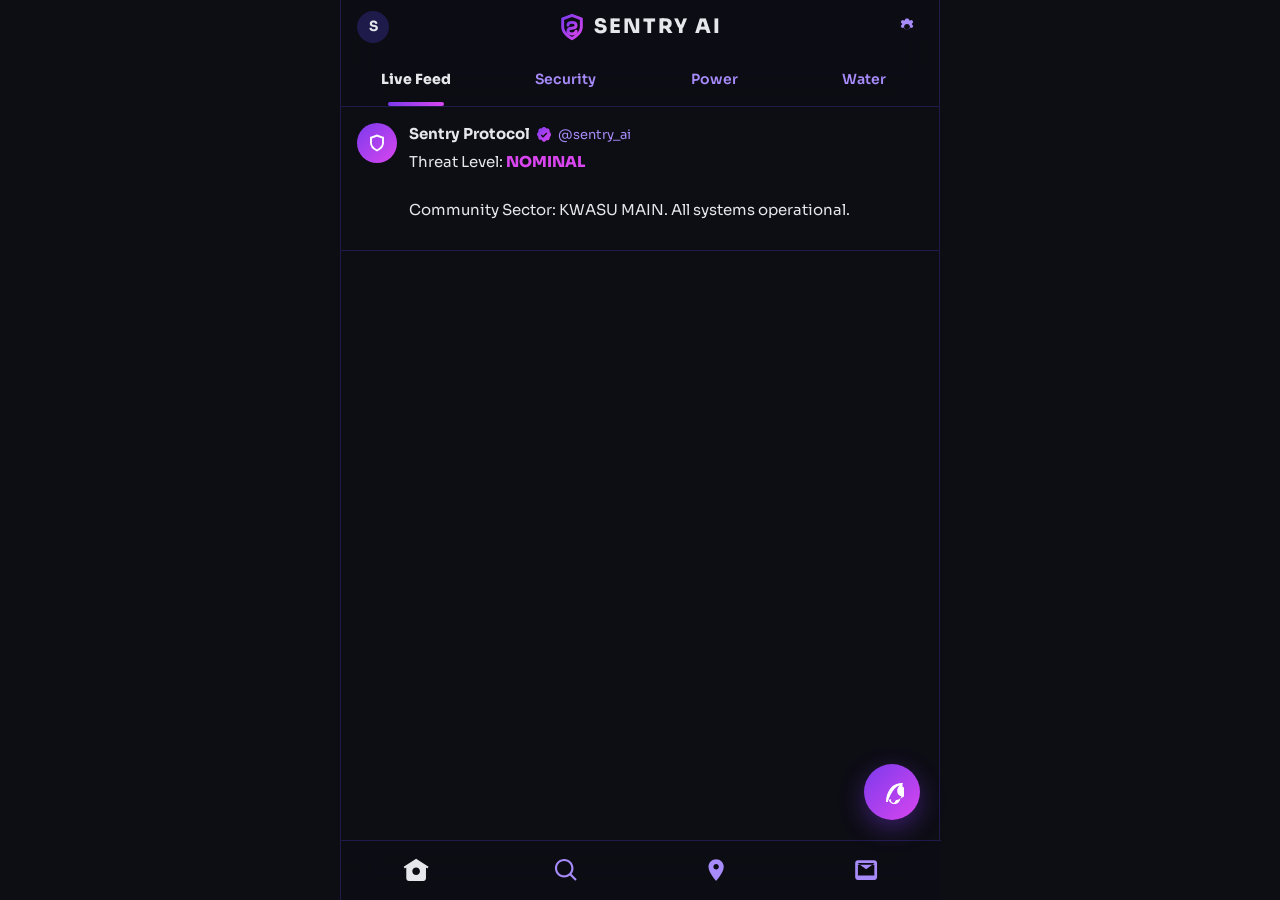
==== templates/index.html @ 3c5afdca "UI Fix: Remove 'Live System' text from pinned post" ====
<!DOCTYPE html>
<html lang="en">
<head>
<meta charset="UTF-8">
<meta name="viewport" content="width=device-width, initial-scale=1.0, maximum-scale=1.0, user-scalable=no">
<meta name="theme-color" content="#0D0D14">
<title>Sentry — AI Intelligence Hub</title>
<style>
  @import url('https://fonts.googleapis.com/css2?family=Sora:wght@400;500;600;700;800&display=swap');

  :root {
    color-scheme: dark;
    --bg-base: #0D0D14;
    --surface: #1E1B4B;
    --surface-hover: rgba(124, 58, 237, 0.15);
    --divider: #1E1B4B;
    --text: #E5E7EB;
    --text-muted: #A78BFA;
    
    /* Brand color */
    --brand: #7C3AED;
    --brand-hover: #D946EF;
    
    /* Semantic Colors */
    --teal: #00BA7C;
    --security: #F91880;
    --power: #FFD400;
    --water: #1D9BF0;
    --transport: #7856FF;
    --sanitation: #00BA7C;
    --road_conditions: #FF7A00;
  }

  * { 
    box-sizing: border-box; margin: 0; padding: 0; 
    -webkit-tap-highlight-color: transparent;
  }

  body {
    background-color: var(--bg-base);
    font-family: 'Sora', sans-serif;
    color: var(--text);
    min-height: 100vh;
    display: flex;
    justify-content: center;
    line-height: 1.5;
    overscroll-behavior-y: none;
  }

  /* Main App Container */
  .app-container {
    width: 100%;
    max-width: 600px;
    min-height: 100vh;
    border-left: 1px solid var(--divider);
    border-right: 1px solid var(--divider);
    position: relative;
    display: flex;
    flex-direction: column;
  }
  
  @media (max-width: 600px) {
    .app-container {
      border-left: none;
      border-right: none;
    }
  }

  /* Top Header (Sticky) */
  .top-header {
    position: sticky;
    top: 0;
    z-index: 50;
    background: rgba(13, 13, 20, 0.75);
    backdrop-filter: blur(16px);
    border-bottom: 1px solid var(--divider);
  }

  .header-top-row {
    display: flex;
    align-items: center;
    justify-content: space-between;
    padding: 12px 16px;
    height: 53px;
  }

  .header-avatar {
    width: 32px;
    height: 32px;
    border-radius: 50%;
    background: var(--divider);
    display: flex;
    align-items: center;
    justify-content: center;
    font-weight: 700;
    font-size: 14px;
    cursor: pointer;
  }

  .header-logo {
    font-weight: 800;
    font-size: 20px;
    letter-spacing: 0.1em;
    display: flex;
    align-items: center;
    gap: 8px;
    text-transform: uppercase;
  }
  .header-logo svg {
    width: 28px;
    height: 28px;
  }

  .header-settings {
    width: 32px;
    height: 32px;
    display: flex;
    align-items: center;
    justify-content: center;
    cursor: pointer;
  }

  /* Tabs Bar */
  .tabs-bar {
    display: flex;
    width: 100%;
    overflow-x: auto;
    scrollbar-width: none;
  }
  .tabs-bar::-webkit-scrollbar { display: none; }
  
  .tab-item {
    flex: 1;
    min-width: fit-content;
    display: flex;
    align-items: center;
    justify-content: center;
    padding: 0 16px;
    height: 53px;
    cursor: pointer;
    transition: background 0.2s;
    font-weight: 600;
    color: var(--text-muted);
    position: relative;
    font-size: 14px;
  }
  .tab-item:hover {
    background: var(--surface-hover);
  }
  .tab-item.active {
    font-weight: 800;
    color: var(--text);
  }
  .tab-item.active::after {
    content: '';
    position: absolute;
    bottom: 0;
    left: 50%;
    transform: translateX(-50%);
    width: 56px;
    height: 4px;
    background: linear-gradient(90deg, var(--brand), var(--brand-hover));
    border-radius: 9999px;
  }

  /* Screen Container */
  .screen-container {
    flex: 1;
    padding-bottom: 70px; /* Space for bottom nav */
  }

  .view-screen {
    display: none;
    flex-direction: column;
    width: 100%;
  }
  .view-screen.active {
    display: flex;
  }

  /* Emergency Banner */
  .emergency-banner {
    background: linear-gradient(90deg, var(--security), #C8005A);
    color: #fff;
    padding: 10px 16px;
    font-size: 13px;
    display: none;
    align-items: center;
    justify-content: space-between;
    font-weight: 800;
    letter-spacing: 0.05em;
  }

  /* Post Component (Timeline) */
  .post {
    padding: 16px;
    border-bottom: 1px solid var(--divider);
    display: flex;
    gap: 12px;
    transition: background 0.2s;
    cursor: pointer;
  }
  .post:hover { background: var(--surface-hover); }
  
  .post-avatar {
    width: 40px;
    height: 40px;
    border-radius: 50%;
    background: var(--surface);
    display: flex;
    align-items: center;
    justify-content: center;
    font-weight: 700;
    font-size: 15px;
    color: var(--text);
    flex-shrink: 0;
    border: 1px solid var(--brand);
  }
  
  .post-content { flex: 1; min-width: 0; }
  
  .post-header {
    display: flex;
    align-items: center;
    gap: 6px;
    margin-bottom: 4px;
  }
  .post-name { font-size: 15px; font-weight: 700; color: var(--text); white-space: nowrap; overflow: hidden; text-overflow: ellipsis; }
  .post-handle, .post-time { font-size: 13px; color: var(--text-muted); }
  .verified-badge { width: 16px; height: 16px; color: var(--brand); }
  
  .post-text { font-size: 15px; line-height: 1.6; color: var(--text); margin-bottom: 12px; word-break: break-word; white-space: pre-wrap; }
  
  /* Sentry AI Embedded Box */
  .ai-quote {
    border: 1px solid var(--divider);
    border-radius: 16px;
    padding: 16px;
    margin-bottom: 12px;
    display: flex;
    gap: 12px;
    background: linear-gradient(135deg, rgba(124, 58, 237, 0.05), transparent);
  }
  .ai-quote-avatar {
    width: 24px;
    height: 24px;
    border-radius: 50%;
    background: linear-gradient(135deg, var(--brand), var(--brand-hover));
    display: flex; align-items: center; justify-content: center;
    flex-shrink: 0;
  }
  .ai-quote-avatar svg { width: 14px; height: 14px; fill: none; stroke: #fff; stroke-width: 2; }
  .ai-quote-body { flex: 1; }
  .ai-quote-title { font-size: 14px; font-weight: 800; display: flex; align-items: center; gap: 4px; margin-bottom: 6px; letter-spacing: 0.02em; }
  .ai-quote-text { font-size: 14px; color: var(--text-muted); line-height: 1.5; }

  .post-actions {
    display: flex;
    justify-content: space-between;
    max-width: 425px;
    margin-top: 8px;
  }
  .action-btn {
    display: flex;
    align-items: center;
    gap: 6px;
    color: var(--text-muted);
    font-size: 13px;
    font-weight: 600;
    cursor: pointer;
    background: none;
    border: none;
    transition: color 0.2s;
    padding: 4px;
  }
  .action-btn:hover { color: var(--brand); }
  .action-btn svg { width: 18.75px; height: 18.75px; fill: currentColor; }
  .action-btn.green:hover { color: var(--teal); }
  .action-btn.red:hover { color: var(--security); }

  /* Floating Action Button (Compose) */
  .fab {
    position: fixed;
    bottom: 80px;
    right: 20px;
    width: 56px;
    height: 56px;
    border-radius: 50%;
    background: linear-gradient(135deg, var(--brand), var(--brand-hover));
    color: #fff;
    display: flex;
    align-items: center;
    justify-content: center;
    box-shadow: 0 8px 24px rgba(124, 58, 237, 0.4);
    cursor: pointer;
    transition: transform 0.2s, box-shadow 0.2s;
    z-index: 100;
    border: none;
  }
  .fab:hover { transform: scale(1.05); box-shadow: 0 12px 28px rgba(217, 70, 239, 0.5); }
  .fab svg { width: 24px; height: 24px; fill: currentColor; }

  @media (min-width: 600px) {
    .fab {
      right: calc(50% - 280px);
    }
  }

  /* Bottom Nav */
  .bottom-nav {
    position: fixed;
    bottom: 0;
    width: 100%;
    max-width: 600px;
    background: rgba(13, 13, 20, 0.9);
    backdrop-filter: blur(16px);
    border-top: 1px solid var(--divider);
    display: flex;
    justify-content: space-around;
    height: 60px;
    z-index: 50;
  }
  @media (max-width: 600px) {
    .bottom-nav { border-left: none; border-right: none; }
  }

  .nav-item {
    flex: 1;
    display: flex;
    align-items: center;
    justify-content: center;
    cursor: pointer;
    color: var(--text-muted);
    transition: color 0.2s;
  }
  .nav-item:hover { color: var(--brand); }
  .nav-item.active { color: var(--text); }
  .nav-item svg { width: 26.25px; height: 26.25px; fill: currentColor; stroke: none; }

  /* Map View Canvas */
  .map-wrapper {
    width: 100%;
    height: 400px;
    background: var(--surface);
    position: relative;
    border-bottom: 1px solid var(--divider);
    overflow: hidden;
  }
  .map-grid-bg {
    position: absolute;
    inset: 0;
    background-image: radial-gradient(var(--divider) 1px, transparent 1px);
    background-size: 30px 30px;
    opacity: 0.5;
  }
  .map-pin {
    position: absolute;
    width: 16px;
    height: 16px;
    border-radius: 50%;
    background: var(--brand);
    border: 2px solid var(--bg-base);
    box-shadow: 0 0 0 4px rgba(124, 58, 237, 0.2);
    cursor: pointer;
    transform: translate(-50%, -50%);
  }
  
  /* Compose Modal */
  .compose-modal {
    position: fixed;
    inset: 0;
    background: var(--bg-base);
    z-index: 200;
    display: none;
    flex-direction: column;
  }
  .compose-modal.active { display: flex; }
  .compose-header {
    display: flex;
    align-items: center;
    justify-content: space-between;
    padding: 0 16px;
    height: 60px;
    border-bottom: 1px solid var(--divider);
  }
  .btn-close {
    background: none; border: none; color: var(--text); cursor: pointer; font-size: 15px; padding: 8px; margin-left: -8px;
  }
  .btn-post {
    background: linear-gradient(90deg, var(--brand), var(--brand-hover)); color: #fff; font-weight: 700; font-size: 15px; padding: 8px 20px; border-radius: 9999px; border: none; cursor: pointer;
  }
  .btn-post:disabled { opacity: 0.5; cursor: default; }
  
  .compose-body {
    display: flex;
    padding: 16px;
    gap: 12px;
  }
  .compose-input {
    flex: 1;
    background: transparent;
    border: none;
    color: var(--text);
    font-size: 18px;
    font-family: inherit;
    resize: none;
    outline: none;
    min-height: 120px;
  }
  .compose-input::placeholder { color: var(--text-muted); }
  
  .select-native {
    background: transparent;
    color: var(--brand-hover);
    border: none;
    font-size: 14px;
    font-weight: 700;
    outline: none;
    cursor: pointer;
  }

  /* RAG Search Bar */
  .search-wrapper {
    padding: 12px 16px;
    border-bottom: 1px solid var(--divider);
  }
  .search-input {
    width: 100%;
    background: var(--surface);
    border: 1px solid var(--divider);
    border-radius: 9999px;
    padding: 12px 20px 12px 48px;
    color: var(--text);
    font-size: 15px;
    font-family: inherit;
    outline: none;
  }
  .search-input:focus {
    background: var(--bg-base);
    border-color: var(--brand);
  }
  .search-icon-abs {
    position: absolute;
    left: 32px;
    top: 24px;
    width: 18.75px;
    height: 18.75px;
    fill: var(--text-muted);
  }

</style>
</head>
<body>

  <!-- Define our gradient centrally -->
  <svg width="0" height="0">
    <defs>
      <linearGradient id="brandGrad" x1="0%" y1="0%" x2="100%" y2="100%">
        <stop offset="0%" stop-color="#7C3AED" />
        <stop offset="100%" stop-color="#D946EF" />
      </linearGradient>
    </defs>
  </svg>

  <div class="app-container">
    
    <!-- Top Header -->
    <header class="top-header">
      <div class="header-top-row">
        <div class="header-avatar" onclick="switchCommunity()">S</div>
        <div class="header-logo">
          <!-- Custom Shield + S Logo -->
          <svg viewBox="0 0 24 24" fill="none" stroke="url(#brandGrad)" stroke-width="2.5" stroke-linecap="round" stroke-linejoin="round">
            <path d="M12 22s8-4 8-10V5l-8-3-8 3v7c0 6 8 10 8 10z"></path>
            <path d="M8.5 10.5c0-1.5 1.5-2.5 3.5-2.5s3.5 1 3.5 2.5-1.5 2.5-3.5 2.5-3.5 1-3.5 2.5 1.5 2.5 3.5 2.5 3.5-1 3.5-2.5"></path>
          </svg>
          SENTRY AI
        </div>
        <div class="header-settings">
          <svg width="20" height="20" viewBox="0 0 24 24" fill="var(--text-muted)"><path d="M10.54 1.75h2.92l1.57 2.36c.11.17.32.25.53.21l2.53-.59 1.46 2.52-1.7 1.95c-.15.17-.15.42 0 .59l1.7 1.95-1.46 2.52-2.53-.59c-.21-.04-.42.04-.53.21l-1.57 2.36h-2.92l-1.57-2.36c-.11-.17-.32-.25-.53-.21l-2.53.59-1.46-2.52 1.7-1.95c.15-.17.15-.42 0-.59l-1.7-1.95 1.46-2.52 2.53.59c.21.04.42-.04.53-.21l1.57-2.36zM12 15.5c1.93 0 3.5-1.57 3.5-3.5S13.93 8.5 12 8.5 8.5 10.07 8.5 12s1.57 3.5 3.5 3.5z"/></svg>
        </div>
      </div>
      
      <div class="tabs-bar" id="mainTabs">
        <div class="tab-item active" onclick="setFeedCategory('all', this)">Live Feed</div>
        <div class="tab-item" onclick="setFeedCategory('security', this)">Security</div>
        <div class="tab-item" onclick="setFeedCategory('power', this)">Power</div>
        <div class="tab-item" onclick="setFeedCategory('water', this)">Water</div>
      </div>
    </header>

    <!-- Emergency Banner -->
    <div class="emergency-banner" id="emergencyBanner">
      <span id="emergencyText">🚨 URGENT INCIDENT DETECTED</span>
      <button style="background:none; border:none; color:inherit; cursor:pointer;" onclick="this.parentElement.style.display='none'">✕</button>
    </div>

    <div class="screen-container">
      
      <!-- 1. FEED SCREEN -->
      <div class="view-screen active" id="screen-home">
        
        <!-- Live Status Block (Pinned) -->
        <div class="post" style="border-bottom-width: 1px;">
          <div class="post-avatar" style="background:linear-gradient(135deg, var(--brand), var(--brand-hover)); border:none;"><svg width="18" height="18" viewBox="0 0 24 24" fill="none" stroke="#fff" stroke-width="2.5" stroke-linecap="round"><path d="M12 22s8-4 8-10V5l-8-3-8 3v7c0 6 8 10 8 10z"></path></svg></div>
          <div class="post-content">
            <div class="post-header">
              <span class="post-name">Sentry Protocol</span>
              <svg class="verified-badge" viewBox="0 0 24 24"><path fill="url(#brandGrad)" d="M22.5 12.5c0-1.58-.875-2.95-2.148-3.6.154-.435.238-.905.238-1.4 0-2.21-1.71-3.998-3.918-3.998-.47 0-.92.084-1.336.25C14.818 2.415 13.51 1.5 12 1.5s-2.816.917-3.337 2.25c-.416-.165-.866-.25-1.336-.25-2.21 0-3.918 1.79-3.918 4 0 .495.084.965.238 1.4-1.273.65-2.148 2.02-2.148 3.6 0 1.46.758 2.76 1.907 3.46-.057.243-.092.497-.092.76 0 2.21 1.71 4 3.918 4 .47 0 .92-.086 1.336-.25C9.184 22.585 10.49 23.5 12 23.5s2.816-.917 3.337-2.25c.416.164.866.25 1.336.25 2.21 0 3.918-1.79 3.918-4 0-.263-.035-.517-.092-.76 1.15-.7 1.907-2 1.907-3.46zM10.495 17.51l-3.328-3.23 1.414-1.41 1.914 1.86 5.08-4.93 1.41 1.41-6.49 6.3z"/></svg>
              <span class="post-handle">@sentry_ai</span>
            </div>
            <div class="post-text">Threat Level: <span style="color:var(--brand-hover); font-weight:800;" id="campusLiveBadge">NOMINAL</span><br><br>Community Sector: <span id="communityNameDisplay">KWASU MAIN</span>. All systems operational.</div>
          </div>
        </div>

        <div id="feedPostsList">
          <!-- Dynamic Posts -->
        </div>
      </div>

      <!-- 2. EXPLORE/SEARCH SCREEN -->
      <div class="view-screen" id="screen-search">
        <div style="position:relative;" class="search-wrapper">
          <svg class="search-icon-abs" viewBox="0 0 24 24"><path d="M10.25 3.75c-3.59 0-6.5 2.91-6.5 6.5s2.91 6.5 6.5 6.5c1.795 0 3.419-.726 4.596-1.904 1.178-1.177 1.904-2.801 1.904-4.596 0-3.59-2.91-6.5-6.5-6.5zm-8.5 6.5c0-4.694 3.806-8.5 8.5-8.5s8.5 3.806 8.5 8.5c0 1.986-.682 3.815-1.824 5.262l4.781 4.781-1.414 1.414-4.781-4.781c-1.447 1.142-3.276 1.824-5.262 1.824-4.694 0-8.5-3.806-8.5-8.5z"/></svg>
          <input type="text" class="search-input" id="askQueryInput" placeholder="Query the Sentry network...">
        </div>
        
        <div style="padding:16px;">
          <h2 style="font-size:20px; font-weight:800; margin-bottom:16px;">Trending Reports</h2>
          
          <div style="margin-bottom:16px; cursor:pointer;" onclick="runQuickAsk('Is there power in Hostel Block C?')">
            <div style="font-size:12px; color:var(--text-muted); display:flex; justify-content:space-between; text-transform:uppercase; font-weight:600;">1 · Infrastructure · Trending</div>
            <div style="font-size:16px; font-weight:700;">Power Outage in Block C</div>
            <div style="font-size:13px; color:var(--text-muted);">24 active reports</div>
          </div>

          <div style="margin-bottom:16px; cursor:pointer;" onclick="runQuickAsk('Road conditions at Malete Market?')">
            <div style="font-size:12px; color:var(--text-muted); display:flex; justify-content:space-between; text-transform:uppercase; font-weight:600;">2 · Transport · Trending</div>
            <div style="font-size:16px; font-weight:700;">Traffic at Malete Market</div>
            <div style="font-size:13px; color:var(--text-muted);">12 active reports</div>
          </div>
          
          <button class="btn-post" onclick="submitAskQuery()" style="width:100%; text-align:center; padding:12px; margin-top:8px;">Synthesize Analysis</button>

          <div id="ragResultBox" style="display:none; margin-top:24px;">
            <div class="ai-quote">
              <div class="ai-quote-avatar"><svg viewBox="0 0 24 24"><path d="M22.5 12.5c0-1.58-.875-2.95-2.148-3.6.154-.435.238-.905.238-1.4 0-2.21-1.71-3.998-3.918-3.998-.47 0-.92.084-1.336.25C14.818 2.415 13.51 1.5 12 1.5s-2.816.917-3.337 2.25c-.416-.165-.866-.25-1.336-.25-2.21 0-3.918 1.79-3.918 4 0 .495.084.965.238 1.4-1.273.65-2.148 2.02-2.148 3.6 0 1.46.758 2.76 1.907 3.46-.057.243-.092.497-.092.76 0 2.21 1.71 4 3.918 4 .47 0 .92-.086 1.336-.25C9.184 22.585 10.49 23.5 12 23.5s2.816-.917 3.337-2.25c.416.164.866.25 1.336.25 2.21 0 3.918-1.79 3.918-4 0-.263-.035-.517-.092-.76 1.15-.7 1.907-2 1.907-3.46zM10.495 17.51l-3.328-3.23 1.414-1.41 1.914 1.86 5.08-4.93 1.41 1.41-6.49 6.3z"/></svg></div>
              <div class="ai-quote-body">
                <div class="ai-quote-title">Gemma Output <span style="font-weight:400; color:var(--text-muted); font-size:13px;" id="ragScore"></span></div>
                <div class="ai-quote-text" id="ragAnswerText"></div>
                <div style="font-size:12px; margin-top:8px; color:var(--brand);" id="ragCitationsText"></div>
              </div>
            </div>
          </div>
        </div>
      </div>

      <!-- 3. MAP SCREEN (NOTIFICATIONS EQUIVALENT) -->
      <div class="view-screen" id="screen-map">
        <div class="search-wrapper" style="border:none; padding-bottom:0;">
          <h2 style="font-size:20px; font-weight:800; padding:12px 0;">Cluster Map</h2>
        </div>
        <div class="map-wrapper">
          <div class="map-grid-bg"></div>
          
          <div class="map-pin" style="top: 30%; left: 40%; background: var(--power);" onclick="alert('Power Cluster')"></div>
          <div class="map-pin" style="top: 60%; left: 70%; background: var(--security);" onclick="alert('Security Cluster')"></div>
          <div class="map-pin" style="top: 80%; left: 20%; background: var(--water);" onclick="alert('Water Cluster')"></div>
        </div>
        
        <div id="mapClustersList">
          <!-- Clusters as list items -->
        </div>
      </div>

      <!-- 4. MESSAGES / WHATSAPP SCREEN -->
      <div class="view-screen" id="screen-messages">
        <div class="search-wrapper">
          <h2 style="font-size:20px; font-weight:800; padding:4px 0;">Intelligence Relay</h2>
        </div>
        
        <div style="display:flex; flex-direction:column; height: calc(100vh - 180px);">
          <div style="flex:1; overflow-y:auto; padding:16px; display:flex; flex-direction:column; gap:16px;" id="waChatArea">
            <div style="align-self:flex-start; background:var(--surface); padding:12px 16px; border-radius:16px; border-bottom-left-radius:4px; max-width:80%;">
              👋 I am Sentry AI. Send unstructured incident reports here, and I will parse and route them.
            </div>
          </div>
          <div style="padding:12px 16px; border-top:1px solid var(--divider); display:flex; gap:12px; align-items:center;">
            <input type="text" class="search-input" id="waInput" placeholder="Relay a message..." style="padding-left:20px;">
            <button onclick="sendWaMessage()" style="background:none; border:none; color:var(--brand-hover); cursor:pointer;">
              <svg width="24" height="24" viewBox="0 0 24 24" fill="currentColor"><path d="M2.504 21.866l.526-2.108C1.584 17.37 1 14.815 1 12.053 1 6.002 5.927 1.07 11.979 1.07c5.966 0 10.958 4.908 10.958 10.978 0 6.058-4.94 10.985-10.958 10.985-2.616 0-5.07-.954-7.009-2.58l-2.466.813a1.5 1.5 0 0 1-1.92-1.802l.42-1.6zm4.908-4.143l-.403-.242a8.91 8.91 0 0 1-4.93-7.928C2.08 4.417 6.438.07 11.979.07c5.448 0 9.958 4.444 9.958 9.978 0 5.428-4.437 9.985-9.958 9.985-2.617 0-5.048-.99-6.939-2.736l-.337-.29-3.3.93 1.01-3.214zm11.75-5.32c-.084-.14-.306-.226-.64-.393-.335-.168-1.983-.98-2.29-.1093-.306-.112-.529-.112-.75.226-.224.337-.866 1.093-1.06 1.317-.195.225-.39.253-.725.084-.334-.168-1.415-.52-2.695-1.664-1.002-.897-1.677-2.006-1.872-2.343-.195-.337-.02-.52.148-.687.15-.15.335-.392.502-.59.167-.196.223-.336.335-.56.111-.225.055-.422-.028-.59-.084-.168-.75-1.812-1.028-2.486-.27-.655-.544-.566-.75-.576-.195-.01-.418-.01-.64-.01-.224 0-.585.084-.892.422-.307.337-1.17 1.144-1.17 2.793s1.198 3.242 1.365 3.466c.167.225 2.364 3.608 5.723 5.056 2.686 1.156 3.626 1.05 4.3.955.77-.112 1.982-.81 2.26-1.593.28-.782.28-1.453.196-1.593z"/></svg>
            </button>
          </div>
        </div>
      </div>
      
    </div>

    <!-- Floating Action Button -->
    <button class="fab" onclick="openComposeModal()">
      <svg viewBox="0 0 24 24"><path d="M23 3c-6.62-.1-10.38 2.421-13.05 6.03C7.29 12.61 6 17.331 6 22h2c0-1.007.22-2.012.64-2.908.14 2.808 2.82 5.092 5.64 5.092 3.14 0 5.92-2.285 6.08-5.966 2.65-.48 5.56-2.996 5.56-6.953 0-1.444-.33-2.812-.97-4.005C20.84 8.01 23 3 23 3zm-8.92 20c-1.84 0-3.32-1.282-3.32-3.39 0-.2.03-.393.07-.582-1.54.346-3.05 1.543-3.6 2.774C9.52 17.387 11.23 12.44 14.54 8.78c1.37-1.517 3.09-2.735 5.25-3.39-1.28.948-2.6 2.822-2.6 5.56 0 3.21 2.23 4.966 4.3 5.362-.64 2.128-2.82 3.69-5.41 3.69z"/></svg>
    </button>

    <!-- Bottom Nav -->
    <nav class="bottom-nav">
      <div class="nav-item active" onclick="switchTab('home', this)">
        <svg viewBox="0 0 24 24"><path d="M12 1.696L.622 8.807l1.06 1.696L3 9.679V19.5C3 20.881 4.119 22 5.5 22h13c1.381 0 2.5-1.119 2.5-2.5V9.679l1.318.824 1.06-1.696L12 1.696zM12 16.5c-1.933 0-3.5-1.567-3.5-3.5s1.567-3.5 3.5-3.5 3.5 1.567 3.5 3.5-1.567 3.5-3.5 3.5z"/></svg>
      </div>
      <div class="nav-item" onclick="switchTab('search', this)">
        <svg viewBox="0 0 24 24"><path d="M10.25 3.75c-3.59 0-6.5 2.91-6.5 6.5s2.91 6.5 6.5 6.5c1.795 0 3.419-.726 4.596-1.904 1.178-1.177 1.904-2.801 1.904-4.596 0-3.59-2.91-6.5-6.5-6.5zm-8.5 6.5c0-4.694 3.806-8.5 8.5-8.5s8.5 3.806 8.5 8.5c0 1.986-.682 3.815-1.824 5.262l4.781 4.781-1.414 1.414-4.781-4.781c-1.447 1.142-3.276 1.824-5.262 1.824-4.694 0-8.5-3.806-8.5-8.5z"/></svg>
      </div>
      <div class="nav-item" onclick="switchTab('map', this)">
        <svg viewBox="0 0 24 24"><path d="M12 2C8.13 2 5 5.13 5 9c0 5.25 7 13 7 13s7-7.75 7-13c0-3.87-3.13-7-7-7zm0 9.5c-1.38 0-2.5-1.12-2.5-2.5s1.12-2.5 2.5-2.5 2.5 1.12 2.5 2.5-1.12 2.5-2.5 2.5z"/></svg>
      </div>
      <div class="nav-item" onclick="switchTab('messages', this)">
        <svg viewBox="0 0 24 24"><path d="M1.998 5.5c0-1.381 1.119-2.5 2.5-2.5h15c1.381 0 2.5 1.119 2.5 2.5V18.5c0 1.381-1.119 2.5-2.5 2.5h-15c-1.381 0-2.5-1.119-2.5-2.5V5.5zm17.5 1.5H4.5v10h15V7zM4.5 5.5v.172l7.5 5.625 7.5-5.625V5.5h-15z"/></svg>
      </div>
    </nav>
    
  </div>

  <!-- Compose Report Modal -->
  <div class="compose-modal" id="composeModal">
    <div class="compose-header">
      <button class="btn-close" onclick="closeComposeModal()">✕</button>
      <button class="btn-post" id="postBtn" onclick="submitReportFromWeb()">Post Report</button>
    </div>
    <div class="compose-body">
      <div class="post-avatar">S</div>
      <div style="flex:1; display:flex; flex-direction:column;">
        <select class="select-native" id="reportLocationSelect" style="margin-bottom:12px;">
          <option value="Hostel Block C">Hostel Block C</option>
          <option value="Engineering Gate">Engineering Gate</option>
          <option value="Main Gate Stop">Main Gate Stop</option>
        </select>
        
        <textarea class="compose-input" id="reportTextInput" placeholder="Detail the incident..."></textarea>
        
        <div style="border-top:1px solid var(--divider); margin-top:16px; padding-top:12px; display:flex; align-items:center; justify-content:space-between;">
          <div style="display:flex; gap:16px; color:var(--brand-hover);">
            <svg width="20" height="20" viewBox="0 0 24 24" fill="currentColor"><path d="M3 5.5C3 4.119 4.119 3 5.5 3h13C19.881 3 21 4.119 21 5.5v13c0 1.381-1.119 2.5-2.5 2.5h-13C4.119 21 3 19.881 3 18.5v-13zM5.5 5c-.276 0-.5.224-.5.5v9.086l3-3 3 3 5-5 3 3V5.5c0-.276-.224-.5-.5-.5h-13zM19 15.414l-3-3-5 5-3-3-3 3V18.5c0 .276.224.5.5.5h13c.276 0 .5-.224.5-.5v-3.086zM9.75 7C8.784 7 8 7.784 8 8.75s.784 1.75 1.75 1.75 1.75-.784 1.75-1.75S10.716 7 9.75 7z"/></svg>
            <svg width="20" height="20" viewBox="0 0 24 24" fill="currentColor"><path d="M12 2C6.48 2 2 6.48 2 12s4.48 10 10 10 10-4.48 10-10S17.52 2 12 2zm1 15h-2v-2h2v2zm0-4h-2V7h2v6z"/></svg>
          </div>
          <div style="font-size:13px; color:var(--text-muted); font-weight:600;">
            <label style="display:flex; align-items:center; gap:6px; cursor:pointer;">
              <input type="checkbox" id="anonCheckbox" checked style="accent-color:var(--brand);">
              <span>Anonymous</span>
            </label>
          </div>
        </div>
      </div>
    </div>
  </div>

  <script>
    let currentCommunityId = 'kwasu_main';
    let activeCategory = 'all';

    function switchTab(tabId, el) {
      document.querySelectorAll('.view-screen').forEach(s => s.classList.remove('active'));
      document.querySelectorAll('.nav-item').forEach(t => t.classList.remove('active'));

      const targetScreen = document.getElementById('screen-' + tabId);
      if (targetScreen) targetScreen.classList.add('active');
      if (el) el.classList.add('active');
      
      const topHeader = document.querySelector('.top-header');
      if (tabId === 'home') {
        topHeader.style.display = 'block';
        loadFeedPosts();
      } else {
        topHeader.style.display = 'none';
      }
      
      if (tabId === 'map') loadMapClusters();
    }

    function setFeedCategory(cat, el) {
      activeCategory = cat;
      document.querySelectorAll('#mainTabs .tab-item').forEach(b => b.classList.remove('active'));
      if (el) el.classList.add('active');
      loadFeedPosts();
    }

    function openComposeModal() { document.getElementById('composeModal').classList.add('active'); }
    function closeComposeModal() { document.getElementById('composeModal').classList.remove('active'); }

    function switchCommunity() {
      currentCommunityId = currentCommunityId === 'kwasu_main' ? 'ilorin_central' : 'kwasu_main';
      document.getElementById('communityNameDisplay').innerText = currentCommunityId.replace('_', ' ').toUpperCase();
      loadFeedPosts();
    }

    async function loadFeedPosts() {
      try {
        const url = activeCategory === 'all' 
          ? `/api/reports?community_id=${currentCommunityId}` 
          : `/api/reports?community_id=${currentCommunityId}&category=${activeCategory}`;
        const res = await fetch(url);
        const data = await res.json();

        const feedBox = document.getElementById('feedPostsList');
        feedBox.innerHTML = '';

        if (!data.reports || data.reports.length === 0) {
          feedBox.innerHTML = `<div style="padding:40px 20px; text-align:center; color:var(--text-muted); font-size:15px; font-weight:500;">Welcome to Sentry.<br>No incident reports logged yet.</div>`;
          return;
        }

        data.reports.forEach(r => {
          const post = document.createElement('div');
          post.className = 'post';

          const initial = r.reporter_handle ? r.reporter_handle.charAt(0).toUpperCase() : 'A';
          const handle = r.reporter_handle || 'Anonymous';
          
          let aiQuote = '';
          if (r.ai_reply) {
            aiQuote = `
              <div class="ai-quote">
                <div class="ai-quote-avatar"><svg viewBox="0 0 24 24"><path d="M22.5 12.5c0-1.58-.875-2.95-2.148-3.6.154-.435.238-.905.238-1.4 0-2.21-1.71-3.998-3.918-3.998-.47 0-.92.084-1.336.25C14.818 2.415 13.51 1.5 12 1.5s-2.816.917-3.337 2.25c-.416-.165-.866-.25-1.336-.25-2.21 0-3.918 1.79-3.918 4 0 .495.084.965.238 1.4-1.273.65-2.148 2.02-2.148 3.6 0 1.46.758 2.76 1.907 3.46-.057.243-.092.497-.092.76 0 2.21 1.71 4 3.918 4 .47 0 .92-.086 1.336-.25C9.184 22.585 10.49 23.5 12 23.5s2.816-.917 3.337-2.25c.416.164.866.25 1.336.25 2.21 0 3.918-1.79 3.918-4 0-.263-.035-.517-.092-.76 1.15-.7 1.907-2 1.907-3.46zM10.495 17.51l-3.328-3.23 1.414-1.41 1.914 1.86 5.08-4.93 1.41 1.41-6.49 6.3z"/></svg></div>
                <div class="ai-quote-body">
                  <div class="ai-quote-title">Gemma Analysis <span style="font-weight:600; color:var(--text-muted); font-size:12px; margin-left:4px;">· ${r.confidence_score}%</span></div>
                  <div class="ai-quote-text">${r.ai_reply}</div>
                </div>
              </div>
            `;
          }

          post.innerHTML = `
            <div class="post-avatar">${initial}</div>
            <div class="post-content">
              <div class="post-header">
                <span class="post-name">${handle}</span>
                <span class="post-handle">@${handle.toLowerCase()}</span>
                <span class="post-time">· ${r.location}</span>
              </div>
              <div class="post-text">${r.anonymized_text}</div>
              
              ${aiQuote}
              
              <div class="post-actions">
                <button class="action-btn"><svg viewBox="0 0 24 24"><path d="M1.751 10c0-4.42 3.584-8 8.005-8h4.366c4.49 0 8.129 3.64 8.129 8.13 0 2.96-1.607 5.68-4.196 7.11l-8.054 4.46v-3.69h-.067c-4.49.11-8.183-3.51-8.183-8.01zm8.005-6c-3.317 0-6.005 2.69-6.005 6 0 3.37 2.77 6.08 6.138 6.01l.351-.01h1.761v2.3l5.087-2.81c1.951-1.08 3.163-3.13 3.163-5.36 0-3.39-2.744-6.13-6.129-6.13H9.756z"/></svg> <span>12</span></button>
                <button class="action-btn green"><svg viewBox="0 0 24 24"><path d="M4.5 3.88l4.432 4.14-1.364 1.46L5.5 7.55V16c0 1.1.896 2 2 2H13v2H7.5c-2.209 0-4-1.79-4-4V7.55L1.432 9.48.068 8.02 4.5 3.88zM16.5 6H11V4h5.5c2.209 0 4 1.79 4 4v8.45l2.068-1.93 1.364 1.46-4.432 4.14-4.432-4.14 1.364-1.46 2.068 1.93V8c0-1.1-.896-2-2-2z"/></svg> <span>3</span></button>
                <button class="action-btn red"><svg viewBox="0 0 24 24"><path d="M16.697 5.5c-1.222-.06-2.679.51-3.89 2.16l-.805 1.09-.806-1.09C9.984 6.01 8.526 5.44 7.304 5.5c-1.243.07-2.349.78-2.91 1.91-.552 1.12-.633 2.78.479 4.82 1.074 1.97 3.257 4.27 7.129 6.61 3.87-2.34 6.052-4.64 7.126-6.61 1.111-2.04 1.03-3.7.477-4.82-.561-1.13-1.666-1.84-2.908-1.91zm4.187 7.69c-1.351 2.48-4.001 5.12-8.379 7.67l-.503.3-.504-.3c-4.379-2.55-7.029-5.19-8.382-7.67-1.36-2.5-1.41-4.86-.514-6.67.887-1.79 2.647-2.91 4.601-3.01 1.651-.09 3.368.56 4.798 2.01 1.429-1.45 3.146-2.1 4.796-2.01 1.954.1 3.714 1.22 4.601 3.01.896 1.81.846 4.17-.514 6.67z"/></svg> <span>45</span></button>
                <button class="action-btn"><svg viewBox="0 0 24 24"><path d="M12 2.59l5.7 5.7-1.41 1.42L13 6.41V16h-2V6.41l-3.3 3.3-1.41-1.42L12 2.59zM21 15l-.02 3.51c0 1.38-1.12 2.49-2.5 2.49H5.5C4.11 21 3 19.88 3 18.5V15h2v3.5c0 .28.22.5.5.5h12.98c.28 0 .5-.22.5-.5L19 15h2z"/></svg></button>
              </div>
            </div>
          `;
          feedBox.appendChild(post);
        });
      } catch (err) {}
    }

    async function submitReportFromWeb() {
      const text = document.getElementById('reportTextInput').value.trim();
      const location = document.getElementById('reportLocationSelect').value;
      const isAnon = document.getElementById('anonCheckbox').checked;

      if (!text) return;

      try {
        const res = await fetch('/api/reports', {
          method: 'POST',
          headers: { 'Content-Type': 'application/json' },
          body: JSON.stringify({
            text, location, community_id: currentCommunityId,
            category: 'general', anonymous: isAnon, source_type: 'web'
          })
        });

        const data = await res.json();
        if (data.status === 'success') {
          if (data.report.is_urgent) {
            const banner = document.getElementById('emergencyBanner');
            document.getElementById('emergencyText').innerText = `🚨 URGENT: ${data.report.location}`;
            banner.style.display = 'flex';
          }
          document.getElementById('reportTextInput').value = '';
          closeComposeModal();
          loadFeedPosts();
        }
      } catch (err) {}
    }

    async function submitAskQuery() {
      const q = document.getElementById('askQueryInput').value.trim();
      if (!q) return;

      try {
        const res = await fetch('/api/ask', {
          method: 'POST',
          headers: { 'Content-Type': 'application/json' },
          body: JSON.stringify({ question: q, community_id: currentCommunityId })
        });
        const data = await res.json();

        const card = document.getElementById('ragResultBox');
        document.getElementById('ragAnswerText').innerText = data.answer;
        document.getElementById('ragScore').innerText = `· ${data.confidence_score}% Match`;
        document.getElementById('ragCitationsText').innerText = `Sources: ${data.citations.join(', ')}`;
        card.style.display = 'block';
      } catch (err) {}
    }
    
    function runQuickAsk(text) { document.getElementById('askQueryInput').value = text; submitAskQuery(); }

    async function sendWaMessage() {
      const input = document.getElementById('waInput');
      const text = input.value.trim();
      if (!text) return;

      const chatBox = document.getElementById('waChatArea');
      chatBox.innerHTML += `<div style="align-self:flex-end; background:var(--brand); color:#fff; padding:12px 16px; border-radius:16px; border-bottom-right-radius:4px; max-width:80%; margin-top:8px;">${text}</div>`;
      input.value = '';
      chatBox.scrollTop = chatBox.scrollHeight;

      try {
        const formData = new FormData();
        formData.append('From', 'whatsapp:+2348123456789');
        formData.append('Body', text);
        formData.append('community_id', currentCommunityId);

        const res = await fetch('/api/whatsapp/simulate', { method: 'POST', body: formData });
        const data = await res.json();

        chatBox.innerHTML += `<div style="align-self:flex-start; background:var(--surface); border:1px solid var(--divider); padding:12px 16px; border-radius:16px; border-bottom-left-radius:4px; max-width:80%; margin-top:8px;">${data.whatsapp_reply.replace(/\n/g, '<br>')}</div>`;
        chatBox.scrollTop = chatBox.scrollHeight;
      } catch (err) {}
    }

    async function loadMapClusters() {
      try {
        const res = await fetch(`/api/clusters?community_id=${currentCommunityId}`);
        const data = await res.json();
        const box = document.getElementById('mapClustersList');
        box.innerHTML = '';
        (data.clusters || []).forEach(c => {
          box.innerHTML += `
            <div class="post" onclick="alert('${c.title}')">
              <div class="post-content">
                <div class="post-header">
                  <span class="post-name">${c.title}</span>
                  <span class="post-handle">· ${c.category}</span>
                </div>
                <div class="post-text">${c.summary}</div>
                <div style="font-size:13px; color:var(--text-muted); font-weight:600;">📍 ${c.primary_location} · ${c.report_count} reports</div>
              </div>
            </div>`;
        });
      } catch (err) {}
    }

    loadFeedPosts();
  </script>
</body>
</html>
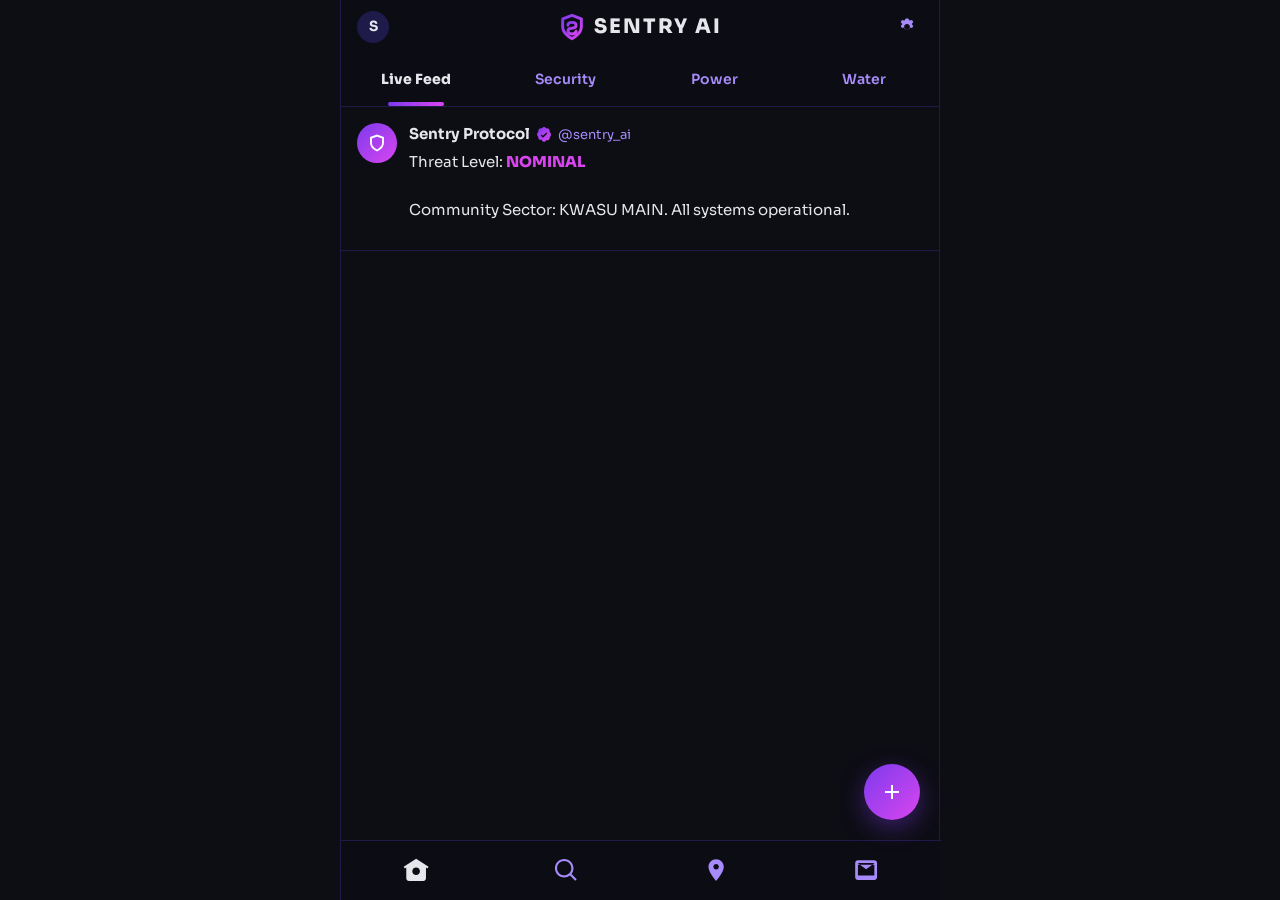
==== commit eddf8abf: "UI Polish: Remove placeholder buttons, keep only like/dislike, change FAB icon to plus sign" ====
--- a/templates/index.html
+++ b/templates/index.html
@@ -598,7 +598,7 @@
 
     <!-- Floating Action Button -->
     <button class="fab" onclick="openComposeModal()">
-      <svg viewBox="0 0 24 24"><path d="M23 3c-6.62-.1-10.38 2.421-13.05 6.03C7.29 12.61 6 17.331 6 22h2c0-1.007.22-2.012.64-2.908.14 2.808 2.82 5.092 5.64 5.092 3.14 0 5.92-2.285 6.08-5.966 2.65-.48 5.56-2.996 5.56-6.953 0-1.444-.33-2.812-.97-4.005C20.84 8.01 23 3 23 3zm-8.92 20c-1.84 0-3.32-1.282-3.32-3.39 0-.2.03-.393.07-.582-1.54.346-3.05 1.543-3.6 2.774C9.52 17.387 11.23 12.44 14.54 8.78c1.37-1.517 3.09-2.735 5.25-3.39-1.28.948-2.6 2.822-2.6 5.56 0 3.21 2.23 4.966 4.3 5.362-.64 2.128-2.82 3.69-5.41 3.69z"/></svg>
+      <svg viewBox="0 0 24 24"><path d="M19 13h-6v6h-2v-6H5v-2h6V5h2v6h6v2z"/></svg>
     </button>
 
     <!-- Bottom Nav -->
@@ -656,6 +656,23 @@
     let currentCommunityId = 'kwasu_main';
     let activeCategory = 'all';
 
+    function toggleReaction(btn, type) {
+      const isLiked = btn.classList.contains('active');
+      const countSpan = btn.querySelector('.count');
+      let count = parseInt(countSpan.innerText);
+      
+      if (isLiked) {
+        btn.classList.remove('active');
+        btn.style.color = 'var(--text-muted)';
+        count--;
+      } else {
+        btn.classList.add('active');
+        btn.style.color = type === 'like' ? 'var(--security)' : 'var(--brand)';
+        count++;
+      }
+      countSpan.innerText = count;
+    }
+
     function switchTab(tabId, el) {
       document.querySelectorAll('.view-screen').forEach(s => s.classList.remove('active'));
       document.querySelectorAll('.nav-item').forEach(t => t.classList.remove('active'));
@@ -739,11 +756,9 @@
               
               ${aiQuote}
               
-              <div class="post-actions">
-                <button class="action-btn"><svg viewBox="0 0 24 24"><path d="M1.751 10c0-4.42 3.584-8 8.005-8h4.366c4.49 0 8.129 3.64 8.129 8.13 0 2.96-1.607 5.68-4.196 7.11l-8.054 4.46v-3.69h-.067c-4.49.11-8.183-3.51-8.183-8.01zm8.005-6c-3.317 0-6.005 2.69-6.005 6 0 3.37 2.77 6.08 6.138 6.01l.351-.01h1.761v2.3l5.087-2.81c1.951-1.08 3.163-3.13 3.163-5.36 0-3.39-2.744-6.13-6.129-6.13H9.756z"/></svg> <span>12</span></button>
-                <button class="action-btn green"><svg viewBox="0 0 24 24"><path d="M4.5 3.88l4.432 4.14-1.364 1.46L5.5 7.55V16c0 1.1.896 2 2 2H13v2H7.5c-2.209 0-4-1.79-4-4V7.55L1.432 9.48.068 8.02 4.5 3.88zM16.5 6H11V4h5.5c2.209 0 4 1.79 4 4v8.45l2.068-1.93 1.364 1.46-4.432 4.14-4.432-4.14 1.364-1.46 2.068 1.93V8c0-1.1-.896-2-2-2z"/></svg> <span>3</span></button>
-                <button class="action-btn red"><svg viewBox="0 0 24 24"><path d="M16.697 5.5c-1.222-.06-2.679.51-3.89 2.16l-.805 1.09-.806-1.09C9.984 6.01 8.526 5.44 7.304 5.5c-1.243.07-2.349.78-2.91 1.91-.552 1.12-.633 2.78.479 4.82 1.074 1.97 3.257 4.27 7.129 6.61 3.87-2.34 6.052-4.64 7.126-6.61 1.111-2.04 1.03-3.7.477-4.82-.561-1.13-1.666-1.84-2.908-1.91zm4.187 7.69c-1.351 2.48-4.001 5.12-8.379 7.67l-.503.3-.504-.3c-4.379-2.55-7.029-5.19-8.382-7.67-1.36-2.5-1.41-4.86-.514-6.67.887-1.79 2.647-2.91 4.601-3.01 1.651-.09 3.368.56 4.798 2.01 1.429-1.45 3.146-2.1 4.796-2.01 1.954.1 3.714 1.22 4.601 3.01.896 1.81.846 4.17-.514 6.67z"/></svg> <span>45</span></button>
-                <button class="action-btn"><svg viewBox="0 0 24 24"><path d="M12 2.59l5.7 5.7-1.41 1.42L13 6.41V16h-2V6.41l-3.3 3.3-1.41-1.42L12 2.59zM21 15l-.02 3.51c0 1.38-1.12 2.49-2.5 2.49H5.5C4.11 21 3 19.88 3 18.5V15h2v3.5c0 .28.22.5.5.5h12.98c.28 0 .5-.22.5-.5L19 15h2z"/></svg></button>
+              <div class="post-actions" style="justify-content: flex-start; gap: 24px;">
+                <button class="action-btn red" onclick="toggleReaction(this, 'like')"><svg viewBox="0 0 24 24"><path d="M12 21.35l-1.45-1.32C5.4 15.36 2 12.28 2 8.5 2 5.42 4.42 3 7.5 3c1.74 0 3.41.81 4.5 2.09C13.09 3.81 14.76 3 16.5 3 19.58 3 22 5.42 22 8.5c0 3.78-3.4 6.86-8.55 11.54L12 21.35z"/></svg> <span class="count">${Math.floor(Math.random() * 50) + 1}</span></button>
+                <button class="action-btn" onclick="toggleReaction(this, 'dislike')"><svg viewBox="0 0 24 24" style="transform: rotate(180deg);"><path d="M12 2.65l1.45 1.32C18.6 8.64 22 11.72 22 15.5c0 3.08-2.42 5.5-5.5 5.5-1.74 0-3.41-.81-4.5-2.09C10.91 20.19 9.24 21 7.5 21 4.42 21 2 18.58 2 15.5c0-3.78 3.4-6.86 8.55-11.54L12 2.65z"/></svg> <span class="count">${Math.floor(Math.random() * 10)}</span></button>
               </div>
             </div>
           `;
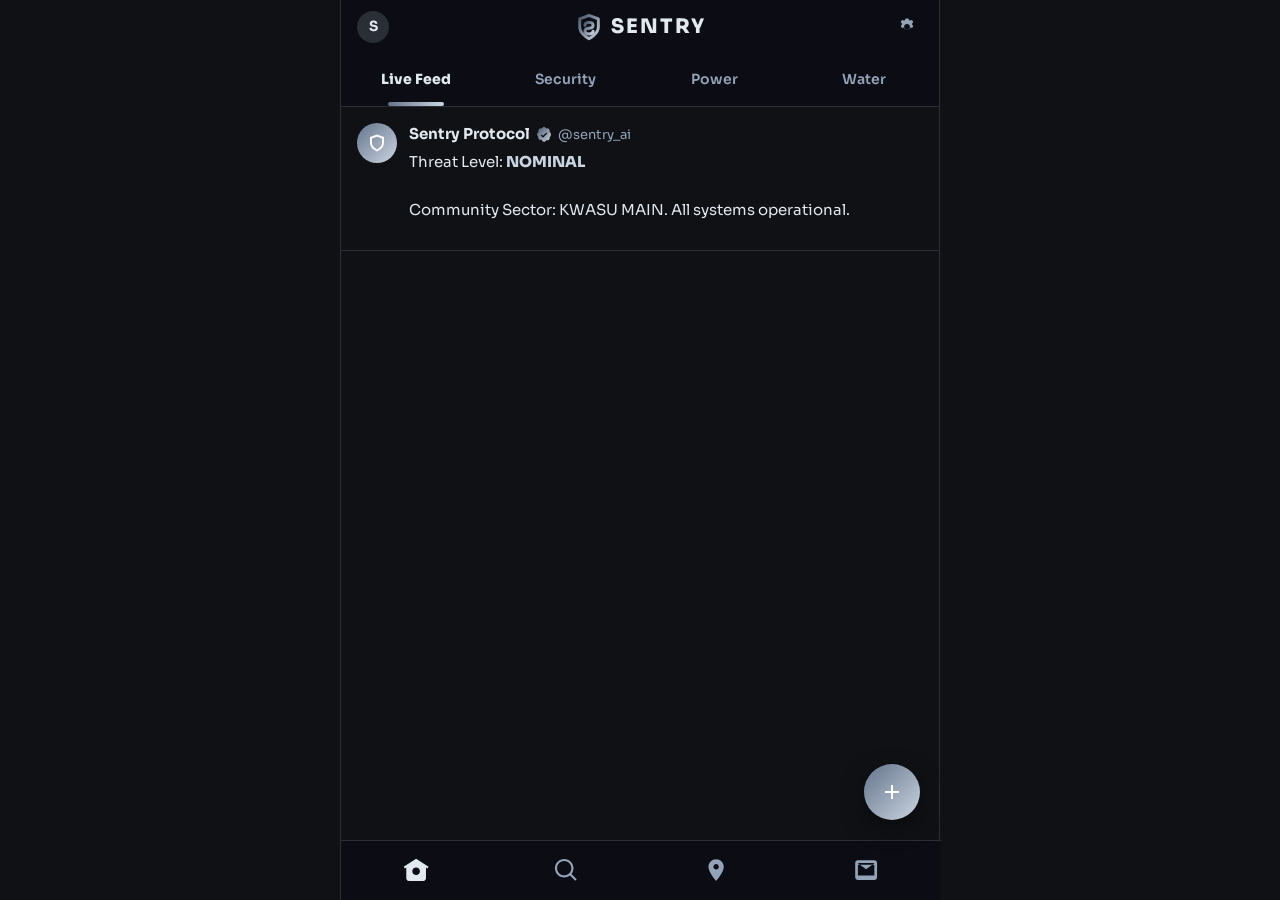
==== commit 69e8dce8: "Update design, staff notification, and model selection fixes" ====
--- a/templates/index.html
+++ b/templates/index.html
@@ -10,16 +10,16 @@
 
   :root {
     color-scheme: dark;
-    --bg-base: #0D0D14;
-    --surface: #1E1B4B;
-    --surface-hover: rgba(124, 58, 237, 0.15);
-    --divider: #1E1B4B;
-    --text: #E5E7EB;
-    --text-muted: #A78BFA;
+    --bg-base: #0f1115;
+    --surface: #1a1d24;
+    --surface-hover: rgba(255, 255, 255, 0.05);
+    --divider: #2a2e37;
+    --text: #e2e8f0;
+    --text-muted: #94a3b8;
     
     /* Brand color */
-    --brand: #7C3AED;
-    --brand-hover: #D946EF;
+    --brand: #64748b;
+    --brand-hover: #cbd5e1;
     
     /* Semantic Colors */
     --teal: #00BA7C;
@@ -239,7 +239,7 @@
     margin-bottom: 12px;
     display: flex;
     gap: 12px;
-    background: linear-gradient(135deg, rgba(124, 58, 237, 0.05), transparent);
+    background: linear-gradient(135deg, rgba(255, 255, 255, 0.03), transparent);
   }
   .ai-quote-avatar {
     width: 24px;
@@ -291,13 +291,13 @@
     display: flex;
     align-items: center;
     justify-content: center;
-    box-shadow: 0 8px 24px rgba(124, 58, 237, 0.4);
+    box-shadow: 0 8px 24px rgba(0, 0, 0, 0.4);
     cursor: pointer;
     transition: transform 0.2s, box-shadow 0.2s;
     z-index: 100;
     border: none;
   }
-  .fab:hover { transform: scale(1.05); box-shadow: 0 12px 28px rgba(217, 70, 239, 0.5); }
+  .fab:hover { transform: scale(1.05); box-shadow: 0 12px 28px rgba(0, 0, 0, 0.5); }
   .fab svg { width: 24px; height: 24px; fill: currentColor; }
 
   @media (min-width: 600px) {
@@ -360,7 +360,7 @@
     border-radius: 50%;
     background: var(--brand);
     border: 2px solid var(--bg-base);
-    box-shadow: 0 0 0 4px rgba(124, 58, 237, 0.2);
+    box-shadow: 0 0 0 4px rgba(255, 255, 255, 0.1);
     cursor: pointer;
     transform: translate(-50%, -50%);
   }
@@ -456,8 +456,8 @@
   <svg width="0" height="0">
     <defs>
       <linearGradient id="brandGrad" x1="0%" y1="0%" x2="100%" y2="100%">
-        <stop offset="0%" stop-color="#7C3AED" />
-        <stop offset="100%" stop-color="#D946EF" />
+        <stop offset="0%" stop-color="#475569" />
+        <stop offset="100%" stop-color="#cbd5e1" />
       </linearGradient>
     </defs>
   </svg>
@@ -474,7 +474,7 @@
             <path d="M12 22s8-4 8-10V5l-8-3-8 3v7c0 6 8 10 8 10z"></path>
             <path d="M8.5 10.5c0-1.5 1.5-2.5 3.5-2.5s3.5 1 3.5 2.5-1.5 2.5-3.5 2.5-3.5 1-3.5 2.5 1.5 2.5 3.5 2.5 3.5-1 3.5-2.5"></path>
           </svg>
-          SENTRY AI
+          SENTRY
         </div>
         <div class="header-settings">
           <svg width="20" height="20" viewBox="0 0 24 24" fill="var(--text-muted)"><path d="M10.54 1.75h2.92l1.57 2.36c.11.17.32.25.53.21l2.53-.59 1.46 2.52-1.7 1.95c-.15.17-.15.42 0 .59l1.7 1.95-1.46 2.52-2.53-.59c-.21-.04-.42.04-.53.21l-1.57 2.36h-2.92l-1.57-2.36c-.11-.17-.32-.25-.53-.21l-2.53.59-1.46-2.52 1.7-1.95c.15-.17.15-.42 0-.59l-1.7-1.95 1.46-2.52 2.53.59c.21.04.42-.04.53-.21l1.57-2.36zM12 15.5c1.93 0 3.5-1.57 3.5-3.5S13.93 8.5 12 8.5 8.5 10.07 8.5 12s1.57 3.5 3.5 3.5z"/></svg>
@@ -757,8 +757,8 @@
               ${aiQuote}
               
               <div class="post-actions" style="justify-content: flex-start; gap: 24px;">
-                <button class="action-btn red" onclick="toggleReaction(this, 'like')"><svg viewBox="0 0 24 24"><path d="M12 21.35l-1.45-1.32C5.4 15.36 2 12.28 2 8.5 2 5.42 4.42 3 7.5 3c1.74 0 3.41.81 4.5 2.09C13.09 3.81 14.76 3 16.5 3 19.58 3 22 5.42 22 8.5c0 3.78-3.4 6.86-8.55 11.54L12 21.35z"/></svg> <span class="count">${Math.floor(Math.random() * 50) + 1}</span></button>
-                <button class="action-btn" onclick="toggleReaction(this, 'dislike')"><svg viewBox="0 0 24 24" style="transform: rotate(180deg);"><path d="M12 2.65l1.45 1.32C18.6 8.64 22 11.72 22 15.5c0 3.08-2.42 5.5-5.5 5.5-1.74 0-3.41-.81-4.5-2.09C10.91 20.19 9.24 21 7.5 21 4.42 21 2 18.58 2 15.5c0-3.78 3.4-6.86 8.55-11.54L12 2.65z"/></svg> <span class="count">${Math.floor(Math.random() * 10)}</span></button>
+                <button class="action-btn" onclick="toggleReaction(this, 'like')" style="color:var(--text-muted);"><svg viewBox="0 0 24 24" fill="currentColor"><path d="M1 21h4V9H1v12zm22-11c0-1.1-.9-2-2-2h-6.31l.95-4.57.03-.32c0-.41-.17-.79-.44-1.06L14.17 1 7.59 7.59C7.22 7.95 7 8.45 7 9v10c0 1.1.9 2 2 2h9c.83 0 1.54-.5 1.84-1.22l3.02-7.05c.09-.23.14-.47.14-.73v-2z"/></svg> <span class="count">${Math.floor(Math.random() * 50) + 1}</span></button>
+                <button class="action-btn" onclick="toggleReaction(this, 'dislike')" style="color:var(--text-muted);"><svg viewBox="0 0 24 24" fill="currentColor"><path d="M15 3H6c-.83 0-1.54.5-1.84 1.22l-3.02 7.05c-.09.23-.14.47-.14.73v2c0 1.1.9 2 2 2h6.31l-.95 4.57-.03.32c0 .41.17.79.44 1.06L9.83 23l6.59-6.59c.36-.36.58-.86.58-1.41V5c0-1.1-.9-2-2-2zm4 0v12h4V3h-4z"/></svg> <span class="count">${Math.floor(Math.random() * 10)}</span></button>
               </div>
             </div>
           `;
